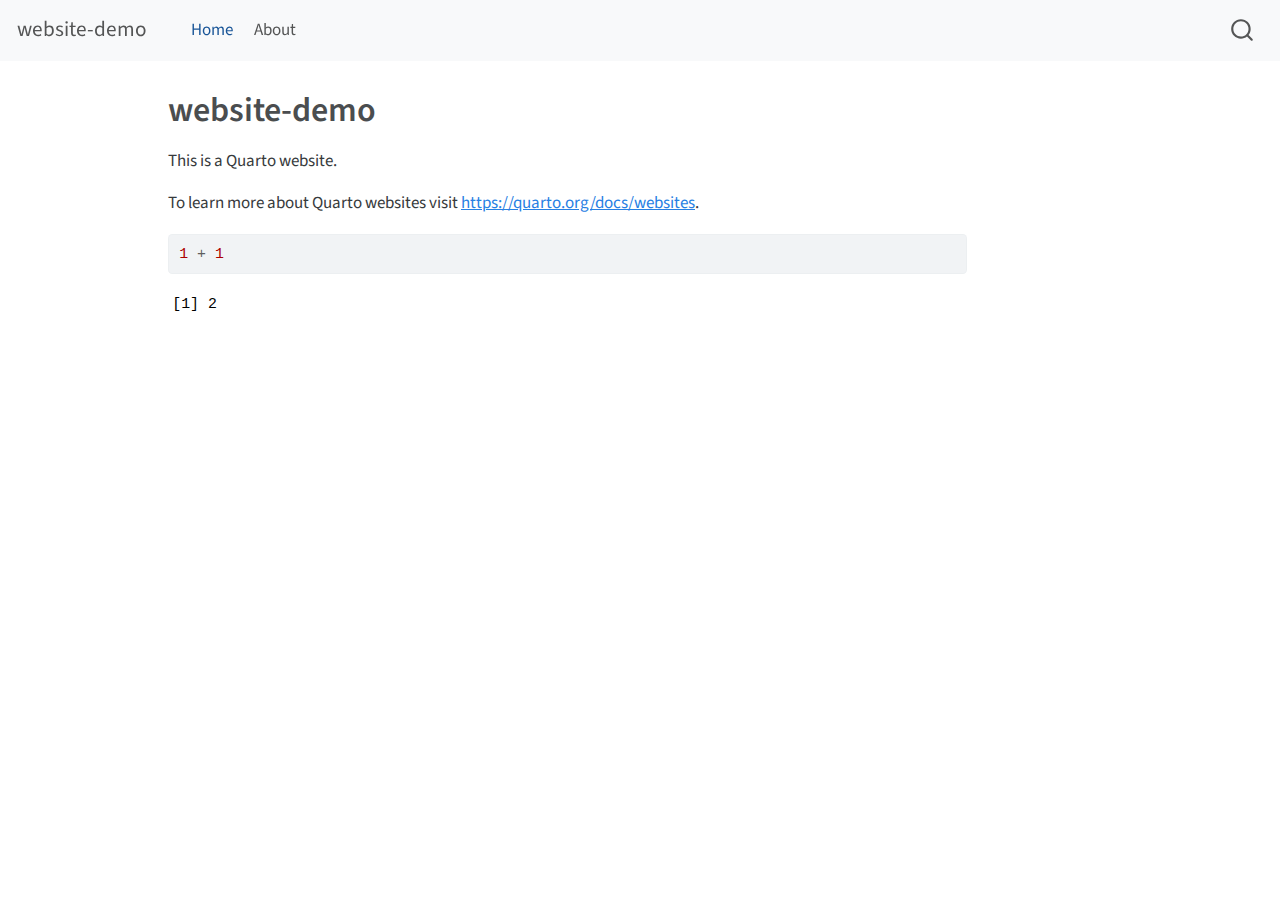
==== docs/index.html @ 365f6125 "website" ====
<!DOCTYPE html>
<html xmlns="http://www.w3.org/1999/xhtml" lang="en" xml:lang="en"><head>

<meta charset="utf-8">
<meta name="generator" content="quarto-1.3.433">

<meta name="viewport" content="width=device-width, initial-scale=1.0, user-scalable=yes">


<title>website-demo</title>
<style>
code{white-space: pre-wrap;}
span.smallcaps{font-variant: small-caps;}
div.columns{display: flex; gap: min(4vw, 1.5em);}
div.column{flex: auto; overflow-x: auto;}
div.hanging-indent{margin-left: 1.5em; text-indent: -1.5em;}
ul.task-list{list-style: none;}
ul.task-list li input[type="checkbox"] {
  width: 0.8em;
  margin: 0 0.8em 0.2em -1em; /* quarto-specific, see https://github.com/quarto-dev/quarto-cli/issues/4556 */ 
  vertical-align: middle;
}
/* CSS for syntax highlighting */
pre > code.sourceCode { white-space: pre; position: relative; }
pre > code.sourceCode > span { display: inline-block; line-height: 1.25; }
pre > code.sourceCode > span:empty { height: 1.2em; }
.sourceCode { overflow: visible; }
code.sourceCode > span { color: inherit; text-decoration: inherit; }
div.sourceCode { margin: 1em 0; }
pre.sourceCode { margin: 0; }
@media screen {
div.sourceCode { overflow: auto; }
}
@media print {
pre > code.sourceCode { white-space: pre-wrap; }
pre > code.sourceCode > span { text-indent: -5em; padding-left: 5em; }
}
pre.numberSource code
  { counter-reset: source-line 0; }
pre.numberSource code > span
  { position: relative; left: -4em; counter-increment: source-line; }
pre.numberSource code > span > a:first-child::before
  { content: counter(source-line);
    position: relative; left: -1em; text-align: right; vertical-align: baseline;
    border: none; display: inline-block;
    -webkit-touch-callout: none; -webkit-user-select: none;
    -khtml-user-select: none; -moz-user-select: none;
    -ms-user-select: none; user-select: none;
    padding: 0 4px; width: 4em;
  }
pre.numberSource { margin-left: 3em;  padding-left: 4px; }
div.sourceCode
  {   }
@media screen {
pre > code.sourceCode > span > a:first-child::before { text-decoration: underline; }
}
</style>


<script src="site_libs/quarto-nav/quarto-nav.js"></script>
<script src="site_libs/quarto-nav/headroom.min.js"></script>
<script src="site_libs/clipboard/clipboard.min.js"></script>
<script src="site_libs/quarto-search/autocomplete.umd.js"></script>
<script src="site_libs/quarto-search/fuse.min.js"></script>
<script src="site_libs/quarto-search/quarto-search.js"></script>
<meta name="quarto:offset" content="./">
<script src="site_libs/quarto-html/quarto.js"></script>
<script src="site_libs/quarto-html/popper.min.js"></script>
<script src="site_libs/quarto-html/tippy.umd.min.js"></script>
<script src="site_libs/quarto-html/anchor.min.js"></script>
<link href="site_libs/quarto-html/tippy.css" rel="stylesheet">
<link href="site_libs/quarto-html/quarto-syntax-highlighting.css" rel="stylesheet" id="quarto-text-highlighting-styles">
<script src="site_libs/bootstrap/bootstrap.min.js"></script>
<link href="site_libs/bootstrap/bootstrap-icons.css" rel="stylesheet">
<link href="site_libs/bootstrap/bootstrap.min.css" rel="stylesheet" id="quarto-bootstrap" data-mode="light">
<script id="quarto-search-options" type="application/json">{
  "location": "navbar",
  "copy-button": false,
  "collapse-after": 3,
  "panel-placement": "end",
  "type": "overlay",
  "limit": 20,
  "language": {
    "search-no-results-text": "No results",
    "search-matching-documents-text": "matching documents",
    "search-copy-link-title": "Copy link to search",
    "search-hide-matches-text": "Hide additional matches",
    "search-more-match-text": "more match in this document",
    "search-more-matches-text": "more matches in this document",
    "search-clear-button-title": "Clear",
    "search-detached-cancel-button-title": "Cancel",
    "search-submit-button-title": "Submit",
    "search-label": "Search"
  }
}</script>


<link rel="stylesheet" href="styles.css">
</head>

<body class="nav-fixed">

<div id="quarto-search-results"></div>
  <header id="quarto-header" class="headroom fixed-top">
    <nav class="navbar navbar-expand-lg navbar-dark ">
      <div class="navbar-container container-fluid">
      <div class="navbar-brand-container">
    <a class="navbar-brand" href="./index.html">
    <span class="navbar-title">website-demo</span>
    </a>
  </div>
            <div id="quarto-search" class="" title="Search"></div>
          <button class="navbar-toggler" type="button" data-bs-toggle="collapse" data-bs-target="#navbarCollapse" aria-controls="navbarCollapse" aria-expanded="false" aria-label="Toggle navigation" onclick="if (window.quartoToggleHeadroom) { window.quartoToggleHeadroom(); }">
  <span class="navbar-toggler-icon"></span>
</button>
          <div class="collapse navbar-collapse" id="navbarCollapse">
            <ul class="navbar-nav navbar-nav-scroll me-auto">
  <li class="nav-item">
    <a class="nav-link active" href="./index.html" rel="" target="" aria-current="page">
 <span class="menu-text">Home</span></a>
  </li>  
  <li class="nav-item">
    <a class="nav-link" href="./about.html" rel="" target="">
 <span class="menu-text">About</span></a>
  </li>  
</ul>
            <div class="quarto-navbar-tools ms-auto">
</div>
          </div> <!-- /navcollapse -->
      </div> <!-- /container-fluid -->
    </nav>
</header>
<!-- content -->
<div id="quarto-content" class="quarto-container page-columns page-rows-contents page-layout-article page-navbar">
<!-- sidebar -->
<!-- margin-sidebar -->
    <div id="quarto-margin-sidebar" class="sidebar margin-sidebar">
        
    </div>
<!-- main -->
<main class="content" id="quarto-document-content">

<header id="title-block-header" class="quarto-title-block default">
<div class="quarto-title">
<h1 class="title">website-demo</h1>
</div>



<div class="quarto-title-meta">

    
  
    
  </div>
  

</header>

<p>This is a Quarto website.</p>
<p>To learn more about Quarto websites visit <a href="https://quarto.org/docs/websites" class="uri">https://quarto.org/docs/websites</a>.</p>
<div class="cell">
<div class="sourceCode cell-code" id="cb1"><pre class="sourceCode r code-with-copy"><code class="sourceCode r"><span id="cb1-1"><a href="#cb1-1" aria-hidden="true" tabindex="-1"></a><span class="dv">1</span> <span class="sc">+</span> <span class="dv">1</span></span></code><button title="Copy to Clipboard" class="code-copy-button"><i class="bi"></i></button></pre></div>
<div class="cell-output cell-output-stdout">
<pre><code>[1] 2</code></pre>
</div>
</div>



</main> <!-- /main -->
<script id="quarto-html-after-body" type="application/javascript">
window.document.addEventListener("DOMContentLoaded", function (event) {
  const toggleBodyColorMode = (bsSheetEl) => {
    const mode = bsSheetEl.getAttribute("data-mode");
    const bodyEl = window.document.querySelector("body");
    if (mode === "dark") {
      bodyEl.classList.add("quarto-dark");
      bodyEl.classList.remove("quarto-light");
    } else {
      bodyEl.classList.add("quarto-light");
      bodyEl.classList.remove("quarto-dark");
    }
  }
  const toggleBodyColorPrimary = () => {
    const bsSheetEl = window.document.querySelector("link#quarto-bootstrap");
    if (bsSheetEl) {
      toggleBodyColorMode(bsSheetEl);
    }
  }
  toggleBodyColorPrimary();  
  const icon = "";
  const anchorJS = new window.AnchorJS();
  anchorJS.options = {
    placement: 'right',
    icon: icon
  };
  anchorJS.add('.anchored');
  const isCodeAnnotation = (el) => {
    for (const clz of el.classList) {
      if (clz.startsWith('code-annotation-')) {                     
        return true;
      }
    }
    return false;
  }
  const clipboard = new window.ClipboardJS('.code-copy-button', {
    text: function(trigger) {
      const codeEl = trigger.previousElementSibling.cloneNode(true);
      for (const childEl of codeEl.children) {
        if (isCodeAnnotation(childEl)) {
          childEl.remove();
        }
      }
      return codeEl.innerText;
    }
  });
  clipboard.on('success', function(e) {
    // button target
    const button = e.trigger;
    // don't keep focus
    button.blur();
    // flash "checked"
    button.classList.add('code-copy-button-checked');
    var currentTitle = button.getAttribute("title");
    button.setAttribute("title", "Copied!");
    let tooltip;
    if (window.bootstrap) {
      button.setAttribute("data-bs-toggle", "tooltip");
      button.setAttribute("data-bs-placement", "left");
      button.setAttribute("data-bs-title", "Copied!");
      tooltip = new bootstrap.Tooltip(button, 
        { trigger: "manual", 
          customClass: "code-copy-button-tooltip",
          offset: [0, -8]});
      tooltip.show();    
    }
    setTimeout(function() {
      if (tooltip) {
        tooltip.hide();
        button.removeAttribute("data-bs-title");
        button.removeAttribute("data-bs-toggle");
        button.removeAttribute("data-bs-placement");
      }
      button.setAttribute("title", currentTitle);
      button.classList.remove('code-copy-button-checked');
    }, 1000);
    // clear code selection
    e.clearSelection();
  });
  function tippyHover(el, contentFn) {
    const config = {
      allowHTML: true,
      content: contentFn,
      maxWidth: 500,
      delay: 100,
      arrow: false,
      appendTo: function(el) {
          return el.parentElement;
      },
      interactive: true,
      interactiveBorder: 10,
      theme: 'quarto',
      placement: 'bottom-start'
    };
    window.tippy(el, config); 
  }
  const noterefs = window.document.querySelectorAll('a[role="doc-noteref"]');
  for (var i=0; i<noterefs.length; i++) {
    const ref = noterefs[i];
    tippyHover(ref, function() {
      // use id or data attribute instead here
      let href = ref.getAttribute('data-footnote-href') || ref.getAttribute('href');
      try { href = new URL(href).hash; } catch {}
      const id = href.replace(/^#\/?/, "");
      const note = window.document.getElementById(id);
      return note.innerHTML;
    });
  }
      let selectedAnnoteEl;
      const selectorForAnnotation = ( cell, annotation) => {
        let cellAttr = 'data-code-cell="' + cell + '"';
        let lineAttr = 'data-code-annotation="' +  annotation + '"';
        const selector = 'span[' + cellAttr + '][' + lineAttr + ']';
        return selector;
      }
      const selectCodeLines = (annoteEl) => {
        const doc = window.document;
        const targetCell = annoteEl.getAttribute("data-target-cell");
        const targetAnnotation = annoteEl.getAttribute("data-target-annotation");
        const annoteSpan = window.document.querySelector(selectorForAnnotation(targetCell, targetAnnotation));
        const lines = annoteSpan.getAttribute("data-code-lines").split(",");
        const lineIds = lines.map((line) => {
          return targetCell + "-" + line;
        })
        let top = null;
        let height = null;
        let parent = null;
        if (lineIds.length > 0) {
            //compute the position of the single el (top and bottom and make a div)
            const el = window.document.getElementById(lineIds[0]);
            top = el.offsetTop;
            height = el.offsetHeight;
            parent = el.parentElement.parentElement;
          if (lineIds.length > 1) {
            const lastEl = window.document.getElementById(lineIds[lineIds.length - 1]);
            const bottom = lastEl.offsetTop + lastEl.offsetHeight;
            height = bottom - top;
          }
          if (top !== null && height !== null && parent !== null) {
            // cook up a div (if necessary) and position it 
            let div = window.document.getElementById("code-annotation-line-highlight");
            if (div === null) {
              div = window.document.createElement("div");
              div.setAttribute("id", "code-annotation-line-highlight");
              div.style.position = 'absolute';
              parent.appendChild(div);
            }
            div.style.top = top - 2 + "px";
            div.style.height = height + 4 + "px";
            let gutterDiv = window.document.getElementById("code-annotation-line-highlight-gutter");
            if (gutterDiv === null) {
              gutterDiv = window.document.createElement("div");
              gutterDiv.setAttribute("id", "code-annotation-line-highlight-gutter");
              gutterDiv.style.position = 'absolute';
              const codeCell = window.document.getElementById(targetCell);
              const gutter = codeCell.querySelector('.code-annotation-gutter');
              gutter.appendChild(gutterDiv);
            }
            gutterDiv.style.top = top - 2 + "px";
            gutterDiv.style.height = height + 4 + "px";
          }
          selectedAnnoteEl = annoteEl;
        }
      };
      const unselectCodeLines = () => {
        const elementsIds = ["code-annotation-line-highlight", "code-annotation-line-highlight-gutter"];
        elementsIds.forEach((elId) => {
          const div = window.document.getElementById(elId);
          if (div) {
            div.remove();
          }
        });
        selectedAnnoteEl = undefined;
      };
      // Attach click handler to the DT
      const annoteDls = window.document.querySelectorAll('dt[data-target-cell]');
      for (const annoteDlNode of annoteDls) {
        annoteDlNode.addEventListener('click', (event) => {
          const clickedEl = event.target;
          if (clickedEl !== selectedAnnoteEl) {
            unselectCodeLines();
            const activeEl = window.document.querySelector('dt[data-target-cell].code-annotation-active');
            if (activeEl) {
              activeEl.classList.remove('code-annotation-active');
            }
            selectCodeLines(clickedEl);
            clickedEl.classList.add('code-annotation-active');
          } else {
            // Unselect the line
            unselectCodeLines();
            clickedEl.classList.remove('code-annotation-active');
          }
        });
      }
  const findCites = (el) => {
    const parentEl = el.parentElement;
    if (parentEl) {
      const cites = parentEl.dataset.cites;
      if (cites) {
        return {
          el,
          cites: cites.split(' ')
        };
      } else {
        return findCites(el.parentElement)
      }
    } else {
      return undefined;
    }
  };
  var bibliorefs = window.document.querySelectorAll('a[role="doc-biblioref"]');
  for (var i=0; i<bibliorefs.length; i++) {
    const ref = bibliorefs[i];
    const citeInfo = findCites(ref);
    if (citeInfo) {
      tippyHover(citeInfo.el, function() {
        var popup = window.document.createElement('div');
        citeInfo.cites.forEach(function(cite) {
          var citeDiv = window.document.createElement('div');
          citeDiv.classList.add('hanging-indent');
          citeDiv.classList.add('csl-entry');
          var biblioDiv = window.document.getElementById('ref-' + cite);
          if (biblioDiv) {
            citeDiv.innerHTML = biblioDiv.innerHTML;
          }
          popup.appendChild(citeDiv);
        });
        return popup.innerHTML;
      });
    }
  }
});
</script>
</div> <!-- /content -->



</body></html>
---- docs/site_libs/quarto-html/tippy.css ----
.tippy-box[data-animation=fade][data-state=hidden]{opacity:0}[data-tippy-root]{max-width:calc(100vw - 10px)}.tippy-box{position:relative;background-color:#333;color:#fff;border-radius:4px;font-size:14px;line-height:1.4;white-space:normal;outline:0;transition-property:transform,visibility,opacity}.tippy-box[data-placement^=top]>.tippy-arrow{bottom:0}.tippy-box[data-placement^=top]>.tippy-arrow:before{bottom:-7px;left:0;border-width:8px 8px 0;border-top-color:initial;transform-origin:center top}.tippy-box[data-placement^=bottom]>.tippy-arrow{top:0}.tippy-box[data-placement^=bottom]>.tippy-arrow:before{top:-7px;left:0;border-width:0 8px 8px;border-bottom-color:initial;transform-origin:center bottom}.tippy-box[data-placement^=left]>.tippy-arrow{right:0}.tippy-box[data-placement^=left]>.tippy-arrow:before{border-width:8px 0 8px 8px;border-left-color:initial;right:-7px;transform-origin:center left}.tippy-box[data-placement^=right]>.tippy-arrow{left:0}.tippy-box[data-placement^=right]>.tippy-arrow:before{left:-7px;border-width:8px 8px 8px 0;border-right-color:initial;transform-origin:center right}.tippy-box[data-inertia][data-state=visible]{transition-timing-function:cubic-bezier(.54,1.5,.38,1.11)}.tippy-arrow{width:16px;height:16px;color:#333}.tippy-arrow:before{content:"";position:absolute;border-color:transparent;border-style:solid}.tippy-content{position:relative;padding:5px 9px;z-index:1}
---- docs/site_libs/quarto-html/quarto-syntax-highlighting.css ----
/* quarto syntax highlight colors */
:root {
  --quarto-hl-ot-color: #003B4F;
  --quarto-hl-at-color: #657422;
  --quarto-hl-ss-color: #20794D;
  --quarto-hl-an-color: #5E5E5E;
  --quarto-hl-fu-color: #4758AB;
  --quarto-hl-st-color: #20794D;
  --quarto-hl-cf-color: #003B4F;
  --quarto-hl-op-color: #5E5E5E;
  --quarto-hl-er-color: #AD0000;
  --quarto-hl-bn-color: #AD0000;
  --quarto-hl-al-color: #AD0000;
  --quarto-hl-va-color: #111111;
  --quarto-hl-bu-color: inherit;
  --quarto-hl-ex-color: inherit;
  --quarto-hl-pp-color: #AD0000;
  --quarto-hl-in-color: #5E5E5E;
  --quarto-hl-vs-color: #20794D;
  --quarto-hl-wa-color: #5E5E5E;
  --quarto-hl-do-color: #5E5E5E;
  --quarto-hl-im-color: #00769E;
  --quarto-hl-ch-color: #20794D;
  --quarto-hl-dt-color: #AD0000;
  --quarto-hl-fl-color: #AD0000;
  --quarto-hl-co-color: #5E5E5E;
  --quarto-hl-cv-color: #5E5E5E;
  --quarto-hl-cn-color: #8f5902;
  --quarto-hl-sc-color: #5E5E5E;
  --quarto-hl-dv-color: #AD0000;
  --quarto-hl-kw-color: #003B4F;
}

/* other quarto variables */
:root {
  --quarto-font-monospace: SFMono-Regular, Menlo, Monaco, Consolas, "Liberation Mono", "Courier New", monospace;
}

pre > code.sourceCode > span {
  color: #003B4F;
}

code span {
  color: #003B4F;
}

code.sourceCode > span {
  color: #003B4F;
}

div.sourceCode,
div.sourceCode pre.sourceCode {
  color: #003B4F;
}

code span.ot {
  color: #003B4F;
  font-style: inherit;
}

code span.at {
  color: #657422;
  font-style: inherit;
}

code span.ss {
  color: #20794D;
  font-style: inherit;
}

code span.an {
  color: #5E5E5E;
  font-style: inherit;
}

code span.fu {
  color: #4758AB;
  font-style: inherit;
}

code span.st {
  color: #20794D;
  font-style: inherit;
}

code span.cf {
  color: #003B4F;
  font-style: inherit;
}

code span.op {
  color: #5E5E5E;
  font-style: inherit;
}

code span.er {
  color: #AD0000;
  font-style: inherit;
}

code span.bn {
  color: #AD0000;
  font-style: inherit;
}

code span.al {
  color: #AD0000;
  font-style: inherit;
}

code span.va {
  color: #111111;
  font-style: inherit;
}

code span.bu {
  font-style: inherit;
}

code span.ex {
  font-style: inherit;
}

code span.pp {
  color: #AD0000;
  font-style: inherit;
}

code span.in {
  color: #5E5E5E;
  font-style: inherit;
}

code span.vs {
  color: #20794D;
  font-style: inherit;
}

code span.wa {
  color: #5E5E5E;
  font-style: italic;
}

code span.do {
  color: #5E5E5E;
  font-style: italic;
}

code span.im {
  color: #00769E;
  font-style: inherit;
}

code span.ch {
  color: #20794D;
  font-style: inherit;
}

code span.dt {
  color: #AD0000;
  font-style: inherit;
}

code span.fl {
  color: #AD0000;
  font-style: inherit;
}

code span.co {
  color: #5E5E5E;
  font-style: inherit;
}

code span.cv {
  color: #5E5E5E;
  font-style: italic;
}

code span.cn {
  color: #8f5902;
  font-style: inherit;
}

code span.sc {
  color: #5E5E5E;
  font-style: inherit;
}

code span.dv {
  color: #AD0000;
  font-style: inherit;
}

code span.kw {
  color: #003B4F;
  font-style: inherit;
}

.prevent-inlining {
  content: "</";
}

/*# sourceMappingURL=debc5d5d77c3f9108843748ff7464032.css.map */
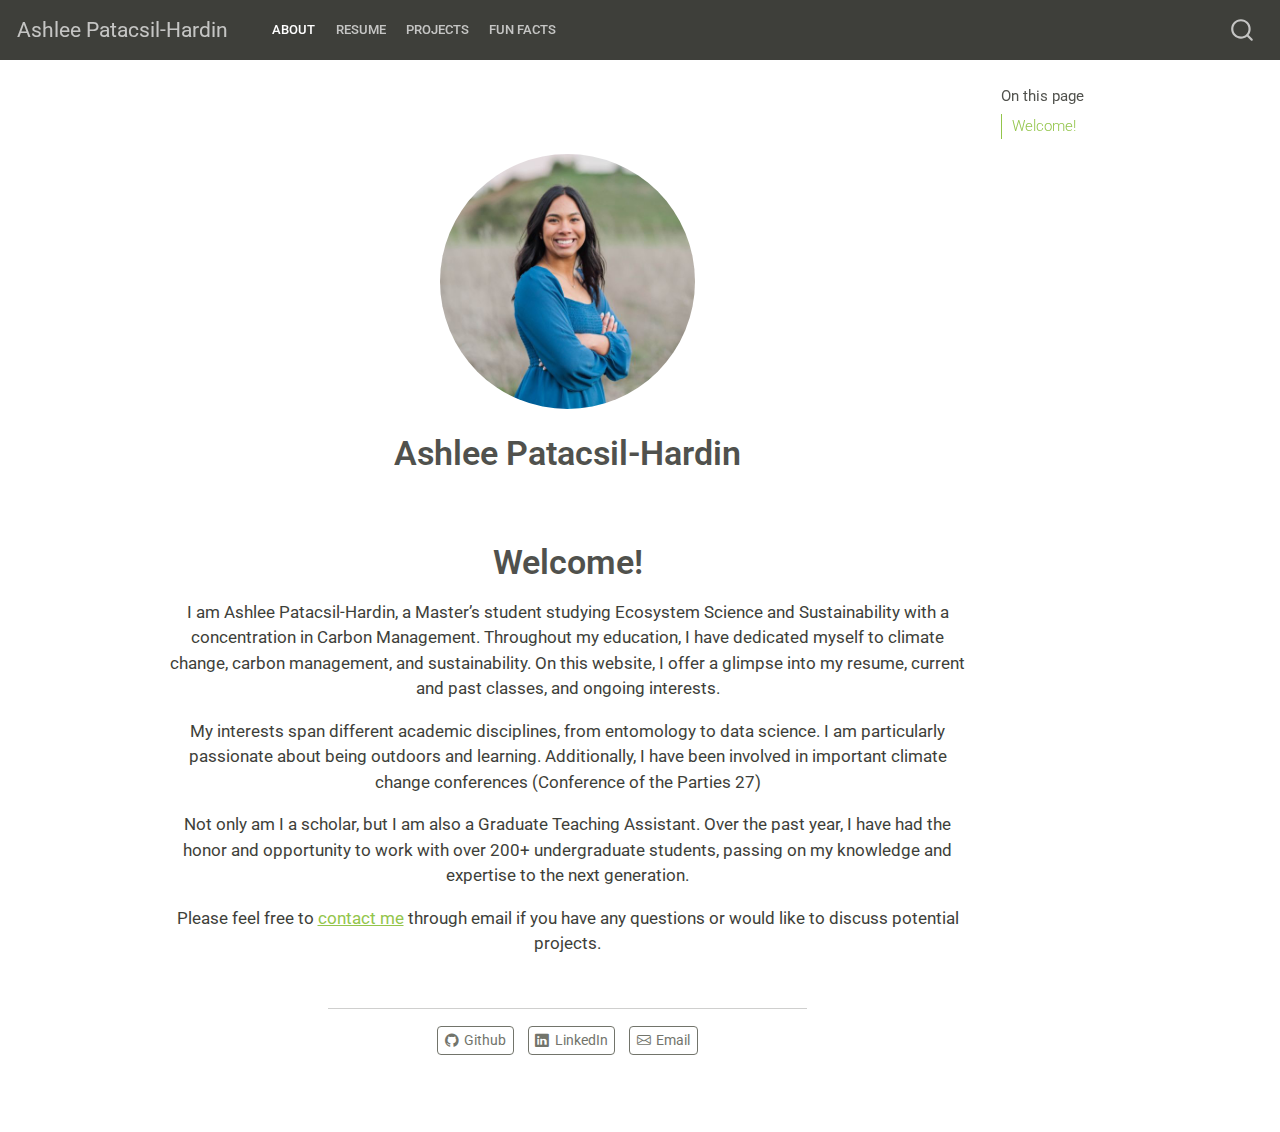
==== commit 2b0b014a: "Demo" ====
--- a/docs/index.html
+++ b/docs/index.html
@@ -7,7 +7,7 @@
 <meta name="viewport" content="width=device-width, initial-scale=1.0, user-scalable=yes">
 
 
-<title>website-demo</title>
+<title>Ashlee Patacsil-Hardin</title>
 <style>
 code{white-space: pre-wrap;}
 span.smallcaps{font-variant: small-caps;}
@@ -20,40 +20,6 @@
   margin: 0 0.8em 0.2em -1em; /* quarto-specific, see https://github.com/quarto-dev/quarto-cli/issues/4556 */ 
   vertical-align: middle;
 }
-/* CSS for syntax highlighting */
-pre > code.sourceCode { white-space: pre; position: relative; }
-pre > code.sourceCode > span { display: inline-block; line-height: 1.25; }
-pre > code.sourceCode > span:empty { height: 1.2em; }
-.sourceCode { overflow: visible; }
-code.sourceCode > span { color: inherit; text-decoration: inherit; }
-div.sourceCode { margin: 1em 0; }
-pre.sourceCode { margin: 0; }
-@media screen {
-div.sourceCode { overflow: auto; }
-}
-@media print {
-pre > code.sourceCode { white-space: pre-wrap; }
-pre > code.sourceCode > span { text-indent: -5em; padding-left: 5em; }
-}
-pre.numberSource code
-  { counter-reset: source-line 0; }
-pre.numberSource code > span
-  { position: relative; left: -4em; counter-increment: source-line; }
-pre.numberSource code > span > a:first-child::before
-  { content: counter(source-line);
-    position: relative; left: -1em; text-align: right; vertical-align: baseline;
-    border: none; display: inline-block;
-    -webkit-touch-callout: none; -webkit-user-select: none;
-    -khtml-user-select: none; -moz-user-select: none;
-    -ms-user-select: none; user-select: none;
-    padding: 0 4px; width: 4em;
-  }
-pre.numberSource { margin-left: 3em;  padding-left: 4px; }
-div.sourceCode
-  {   }
-@media screen {
-pre > code.sourceCode > span > a:first-child::before { text-decoration: underline; }
-}
 </style>
 
 
@@ -67,7 +33,6 @@
 <script src="site_libs/quarto-html/quarto.js"></script>
 <script src="site_libs/quarto-html/popper.min.js"></script>
 <script src="site_libs/quarto-html/tippy.umd.min.js"></script>
-<script src="site_libs/quarto-html/anchor.min.js"></script>
 <link href="site_libs/quarto-html/tippy.css" rel="stylesheet">
 <link href="site_libs/quarto-html/quarto-syntax-highlighting.css" rel="stylesheet" id="quarto-text-highlighting-styles">
 <script src="site_libs/bootstrap/bootstrap.min.js"></script>
@@ -106,7 +71,7 @@
       <div class="navbar-container container-fluid">
       <div class="navbar-brand-container">
     <a class="navbar-brand" href="./index.html">
-    <span class="navbar-title">website-demo</span>
+    <span class="navbar-title">Ashlee Patacsil-Hardin</span>
     </a>
   </div>
             <div id="quarto-search" class="" title="Search"></div>
@@ -117,11 +82,19 @@
             <ul class="navbar-nav navbar-nav-scroll me-auto">
   <li class="nav-item">
     <a class="nav-link active" href="./index.html" rel="" target="" aria-current="page">
- <span class="menu-text">Home</span></a>
+ <span class="menu-text">About</span></a>
   </li>  
   <li class="nav-item">
     <a class="nav-link" href="./about.html" rel="" target="">
- <span class="menu-text">About</span></a>
+ <span class="menu-text">Resume</span></a>
+  </li>  
+  <li class="nav-item">
+    <a class="nav-link" href="./projects.html" rel="" target="">
+ <span class="menu-text">Projects</span></a>
+  </li>  
+  <li class="nav-item">
+    <a class="nav-link" href="./facts.html" rel="" target="">
+ <span class="menu-text">Fun Facts</span></a>
   </li>  
 </ul>
             <div class="quarto-navbar-tools ms-auto">
@@ -135,40 +108,54 @@
 <!-- sidebar -->
 <!-- margin-sidebar -->
     <div id="quarto-margin-sidebar" class="sidebar margin-sidebar">
-        
+        <nav id="TOC" role="doc-toc" class="toc-active">
+    <h2 id="toc-title">On this page</h2>
+  <ul>
+  <li><a href="#welcome" id="toc-welcome" class="nav-link active" data-scroll-target="#welcome">Welcome!</a></li>
+  </ul>
+</nav>
     </div>
 <!-- main -->
-<main class="content" id="quarto-document-content">
-
-<header id="title-block-header" class="quarto-title-block default">
+<div class="quarto-about-jolla">
+  <img src="Professional.jpg" class="about-image
+  round " style="height: 15em; width: 15em;">
+ <header id="title-block-header" class="quarto-title-block default">
 <div class="quarto-title">
-<h1 class="title">website-demo</h1>
-</div>
-
-
-
+<h1 class="title">Ashlee Patacsil-Hardin</h1>
+</div>
 <div class="quarto-title-meta">
-
-    
-  
-    
   </div>
-  
-
-</header>
-
-<p>This is a Quarto website.</p>
-<p>To learn more about Quarto websites visit <a href="https://quarto.org/docs/websites" class="uri">https://quarto.org/docs/websites</a>.</p>
-<div class="cell">
-<div class="sourceCode cell-code" id="cb1"><pre class="sourceCode r code-with-copy"><code class="sourceCode r"><span id="cb1-1"><a href="#cb1-1" aria-hidden="true" tabindex="-1"></a><span class="dv">1</span> <span class="sc">+</span> <span class="dv">1</span></span></code><button title="Copy to Clipboard" class="code-copy-button"><i class="bi"></i></button></pre></div>
-<div class="cell-output cell-output-stdout">
-<pre><code>[1] 2</code></pre>
-</div>
-</div>
-
-
-
-</main> <!-- /main -->
+</header><main class="content" id="quarto-document-content">
+
+<div id="about-block">
+</div>
+<section id="welcome" class="level1">
+<h1>Welcome!</h1>
+<p>I am Ashlee Patacsil-Hardin, a Master’s student studying Ecosystem Science and Sustainability with a concentration in Carbon Management. Throughout my education, I have dedicated myself to climate change, carbon management, and sustainability. On this website, I offer a glimpse into my resume, current and past classes, and ongoing interests.</p>
+<p>My interests span different academic disciplines, from entomology to data science. I am particularly passionate about being outdoors and learning. Additionally, I have been involved in important climate change conferences (Conference of the Parties 27)</p>
+<p>Not only am I a scholar, but I am also a Graduate Teaching Assistant. Over the past year, I have had the honor and opportunity to work with over 200+ undergraduate students, passing on my knowledge and expertise to the next generation.</p>
+<p>Please feel free to <a href="mailto:ajphardin33@gmail.com">contact me</a> through email if you have any questions or would like to discuss potential projects.</p>
+
+
+</section>
+</main> 
+  <hr class="about-sep">
+   <div class="about-links">
+  <a href="https://github.com/ashleeph" class="about-link" rel="" target="">
+    <i class="bi bi-github"></i>
+     <span class="about-link-text">Github</span>
+  </a>
+  <a href="https://www.linkedin.com/in/apatacsilhardin/" class="about-link" rel="" target="">
+    <i class="bi bi-linkedin"></i>
+     <span class="about-link-text">LinkedIn</span>
+  </a>
+  <a href="mailto:ajphardin33@gmail.com" class="about-link" rel="" target="">
+    <i class="bi bi-envelope"></i>
+     <span class="about-link-text">Email</span>
+  </a>
+</div>
+</div>
+ <!-- /main -->
 <script id="quarto-html-after-body" type="application/javascript">
 window.document.addEventListener("DOMContentLoaded", function (event) {
   const toggleBodyColorMode = (bsSheetEl) => {
@@ -189,13 +176,6 @@
     }
   }
   toggleBodyColorPrimary();  
-  const icon = "";
-  const anchorJS = new window.AnchorJS();
-  anchorJS.options = {
-    placement: 'right',
-    icon: icon
-  };
-  anchorJS.add('.anchored');
   const isCodeAnnotation = (el) => {
     for (const clz of el.classList) {
       if (clz.startsWith('code-annotation-')) {                     
